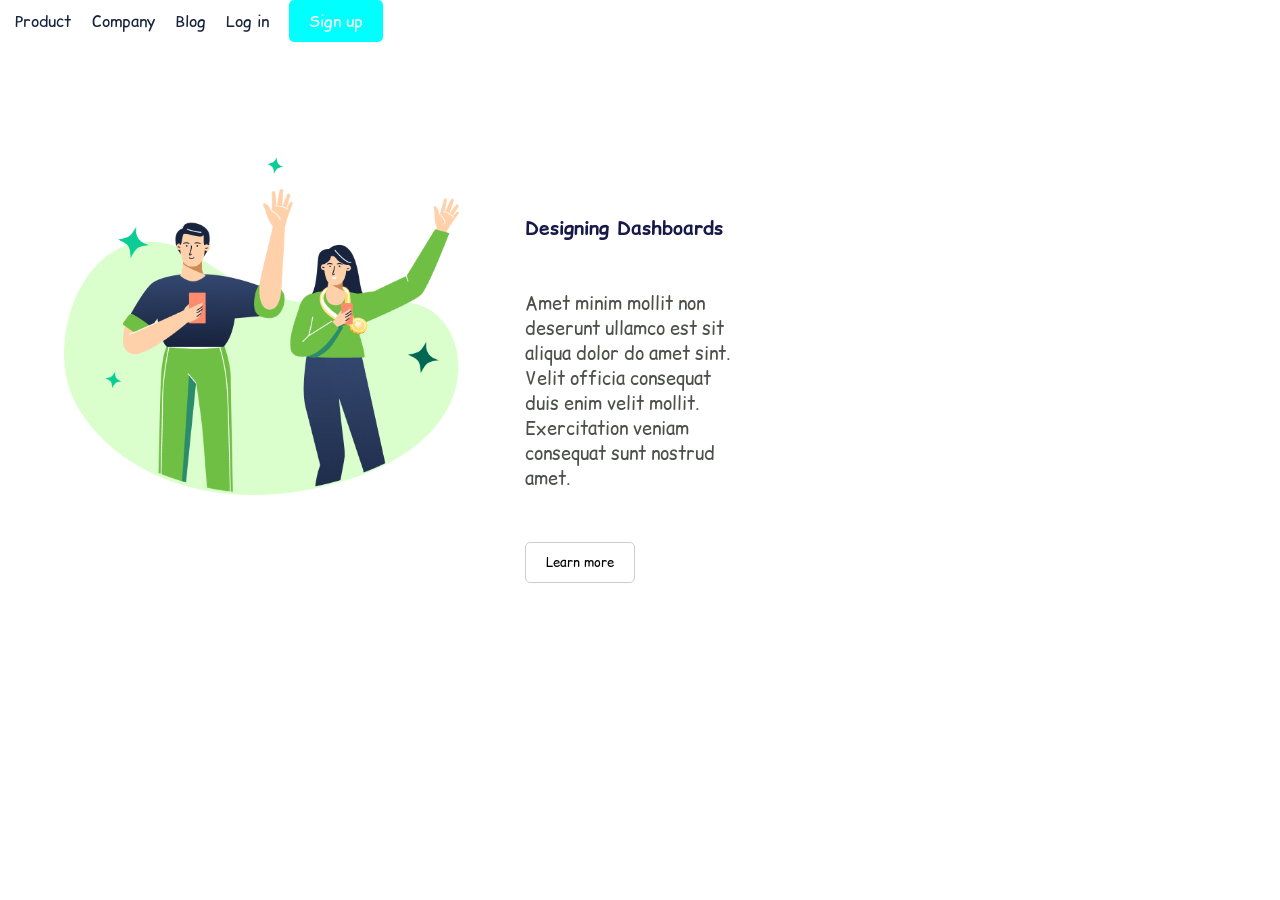
==== index.html @ 8e74bafc "Desafio CSS" ====
<!DOCTYPE html>
<html lang="pt-br">

<head>
    <meta charset="UTF-8">
    <meta name="viewport" content="width=device-width, initial-scale=1.0">
    <title>Desafio CSS</title>
    <link rel="stylesheet" href="./styles.css">
    <link rel="preconnect" href="https://fonts.googleapis.com">
    <link rel="preconnect" href="https://fonts.gstatic.com" crossorigin>
    <link
        href="https://fonts.googleapis.com/css2?family=Comic+Relief:wght@400;700&family=Montserrat:ital,wght@0,100..900;1,100..900&display=swap"
        rel="stylesheet">

</head>

<body>
   
    <header>
        <a href="#products">Product</a>
        <a href="#company">Company</a>
        <a href="#blog">Blog</a>
        <a href="#login">Log in</a>
        <a id="but_sign" href="https://www.google.com/">
            Sign up
        </a>
    </header>
    <section class="section_geral">
        <section class="img_home">
            <img src="./img/imagem_home.png" alt="imagem principal">
        </section>
        <section class="description">
            <h1>Designing Dashboards</h1>
            <p>
                Amet minim mollit non deserunt ullamco est sit aliqua dolor do amet sint. Velit officia consequat duis
                enim velit mollit. Exercitation veniam consequat sunt nostrud amet.
            </p>
            <button class="learn_more">
                Learn more
            </button>
        </section>
    </section>
    <footer>
        
    </footer>
</body>

</html>
---- styles.css ----
* {
    font-family: "Comic Relief", sans-serif;
    font-weight: 400;
    font-style: normal;
    margin: 0;
    padding: 0;
}

a {
    text-decoration: none;
    color: #17233d;
    margin-left: 15px;
    cursor: pointer;
}

#but_sign {
    color: white;
    background-color: aqua;
    border: none;
    border-radius: 5px;
    margin-left: 15px;
    cursor: pointer;
    display: inline-block;
    padding: 10px 20px;
    text-decoration: none;

}

#but_sign:hover {
    background: #0056b3;
}

.section_geral {
    display: flex;
    /* flex-direction: row; */
    justify-content: space-between;
    /*  separa as colunas */
    align-items: start;
    /* alinha as colunas no topo */
    margin: 0 5%;
    /* margin-top: 5%; */
}

.img_home {
    width: 35%;
    margin-top: 10%;
}

.img_home img {
    /*  margin-left: 5%;
    margin-top: 10%; */
    width: 100%;
    height: auto;
    /* display: inline-block; */

}

.description {
    margin-left: 5%;
    margin-top: 15%;
    margin-right: 5%;
    vertical-align: top;
    margin-top: 15%;
    width: 55%;
    /* display: inline-block; */


}

.section {
    vertical-align: top;
}

h1 {
    font-weight: 900;
    margin-bottom: 8%;
    color: #171a49;
}

p {
    font-size: 18px;
    color: #4b504a;
    margin-bottom: 8%;
    width: 35%;
}

.learn_more {
    background-color: white;
    padding: 10px 20px;
    border: 1px solid #ccc;
    border-radius: 5px;
    cursor: pointer;
}

@media screen and (max-width: 844px) {
    a {
        display: none;
    }

    header {
        display: flex;
        justify-content: flex-end;
        padding: 10px;
    }

    .img_home {
        position: fixed;
        /* flutua no viewport */
        bottom: 10%;
        /* distância do rodapé da tela */
        left: 50%;
        /* centraliza horizontalmente */
        transform: translateX(-50%);
        width: 80%;
        /* proporcional */
        height: auto;
    }

    h1 {
        text-align: center;
    }

    .section_geral {
        flex-direction: column;
        align-items: center;
        display: flex;
    }

    p {
        width: 100%;
        text-align: center;
    }

    .description {
        margin: 0;
        margin-top: 5%;
        width: 80%;
    }

    .learn_more {

        display: block;
        margin: 0 auto;
    }
}
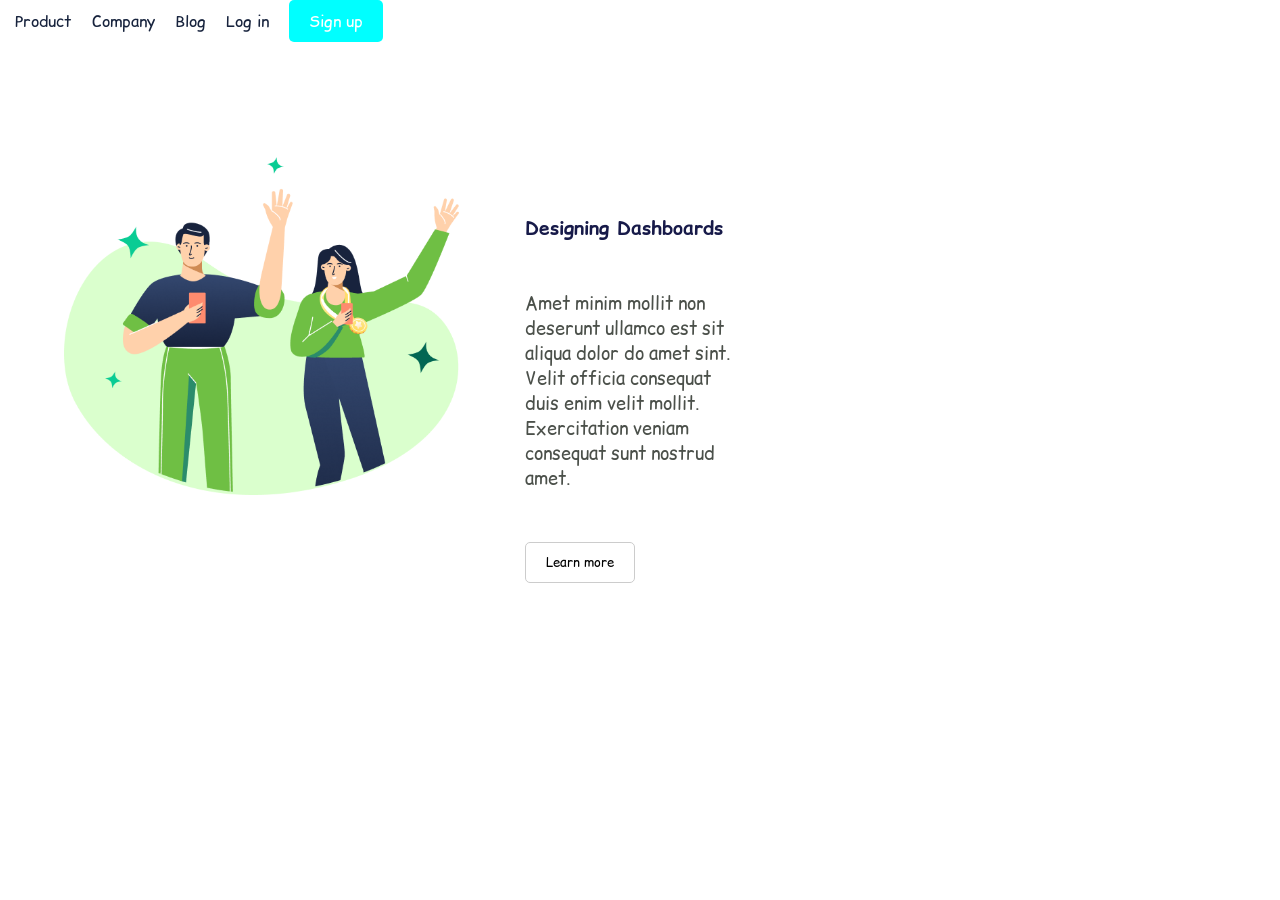
==== commit a0efb454: "hifen" ====
--- a/index.html
+++ b/index.html
@@ -4,7 +4,7 @@
 <head>
     <meta charset="UTF-8">
     <meta name="viewport" content="width=device-width, initial-scale=1.0">
-    <title>Desafio CSS</title>
+    <title>Desafio - CSS</title>
     <link rel="stylesheet" href="./styles.css">
     <link rel="preconnect" href="https://fonts.googleapis.com">
     <link rel="preconnect" href="https://fonts.gstatic.com" crossorigin>
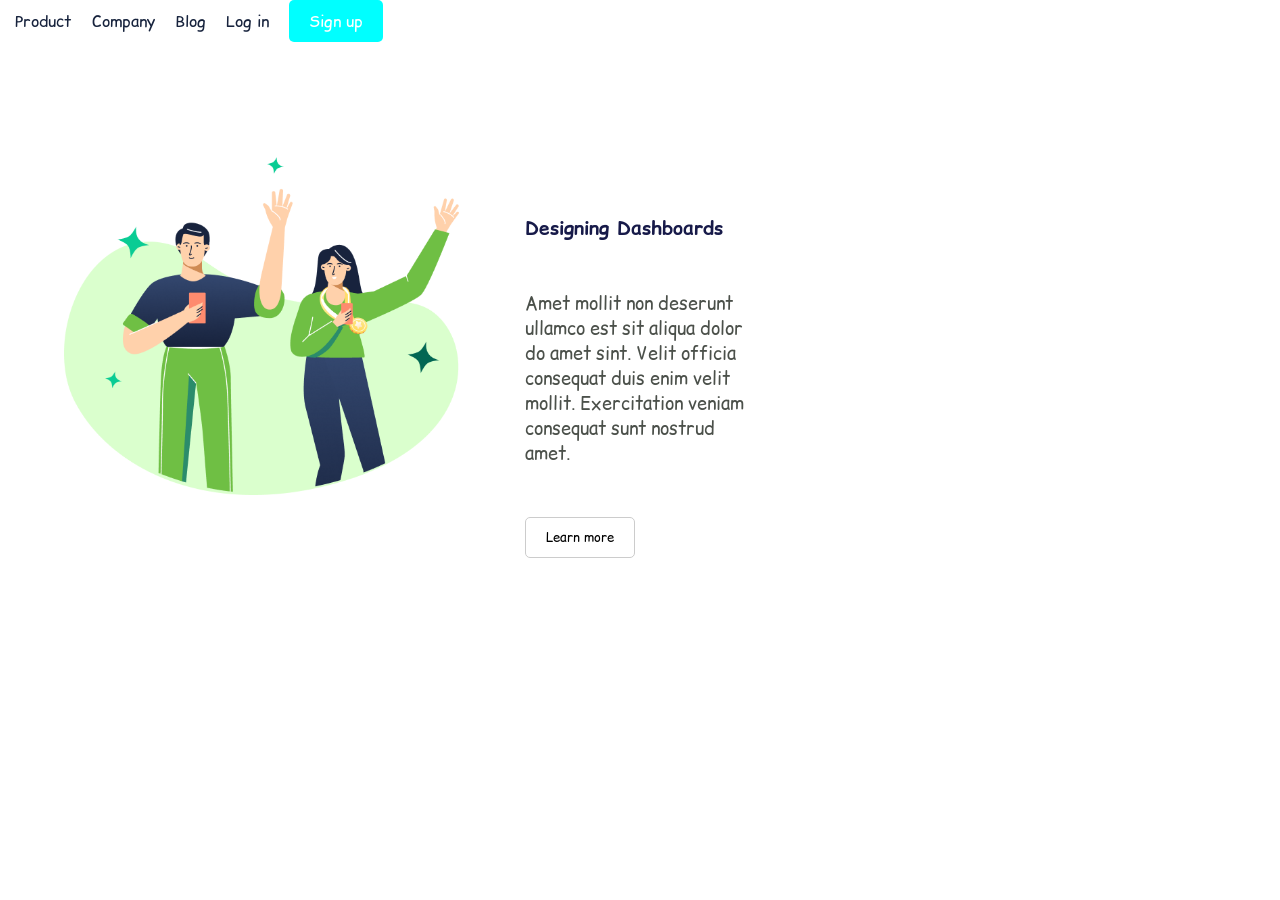
==== commit e025f731: "alteração paragrafo" ====
--- a/index.html
+++ b/index.html
@@ -32,7 +32,7 @@
         <section class="description">
             <h1>Designing Dashboards</h1>
             <p>
-                Amet minim mollit non deserunt ullamco est sit aliqua dolor do amet sint. Velit officia consequat duis
+                Amet  mollit non deserunt ullamco est sit aliqua dolor do amet sint. Velit officia consequat duis
                 enim velit mollit. Exercitation veniam consequat sunt nostrud amet.
             </p>
             <button class="learn_more">
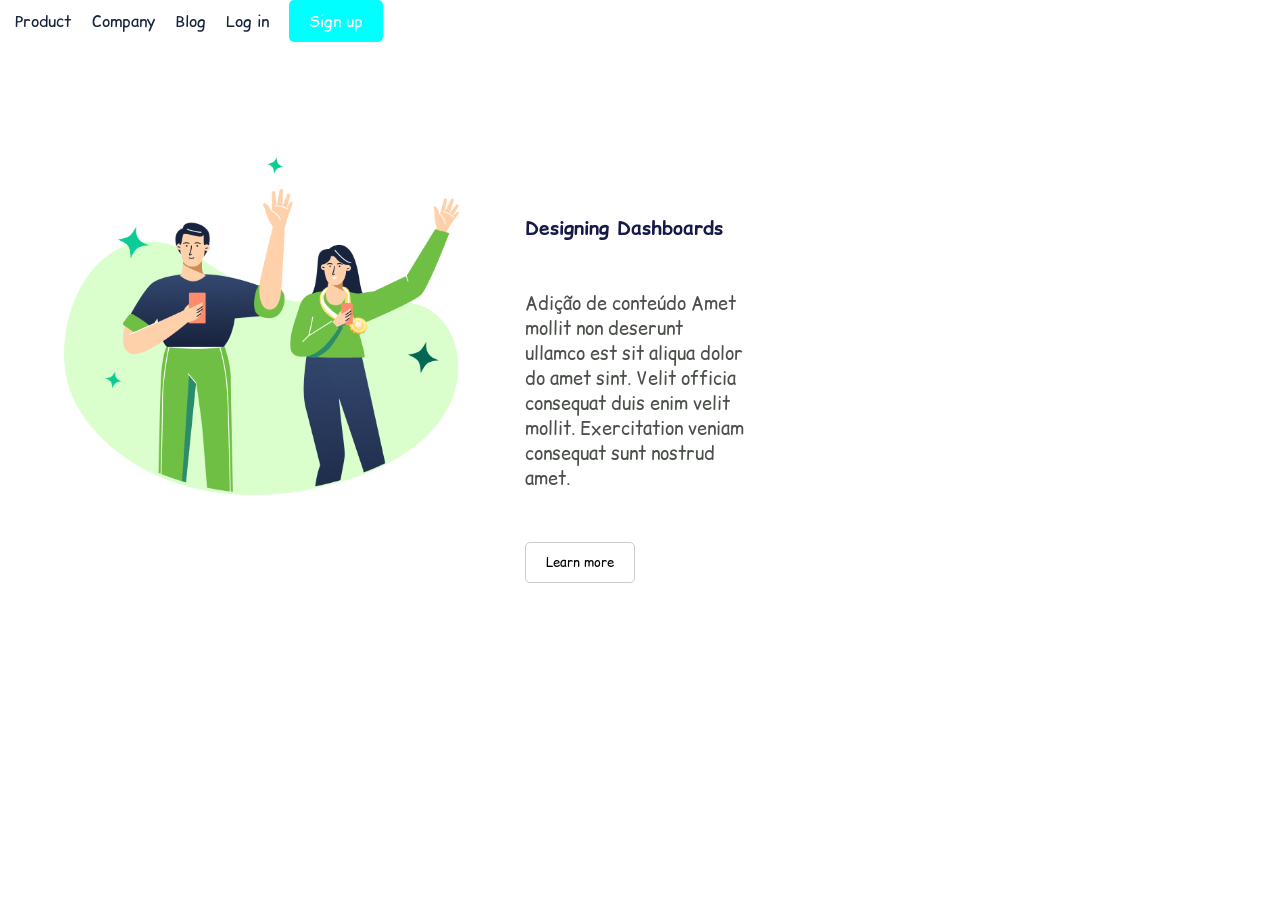
==== commit b17af6a0: "Adição de conteúdo" ====
--- a/index.html
+++ b/index.html
@@ -32,7 +32,7 @@
         <section class="description">
             <h1>Designing Dashboards</h1>
             <p>
-                Amet  mollit non deserunt ullamco est sit aliqua dolor do amet sint. Velit officia consequat duis
+                Adição de conteúdo Amet  mollit non deserunt ullamco est sit aliqua dolor do amet sint. Velit officia consequat duis
                 enim velit mollit. Exercitation veniam consequat sunt nostrud amet.
             </p>
             <button class="learn_more">
@@ -45,4 +45,4 @@
     </footer>
 </body>
 
-</html>+</html>
